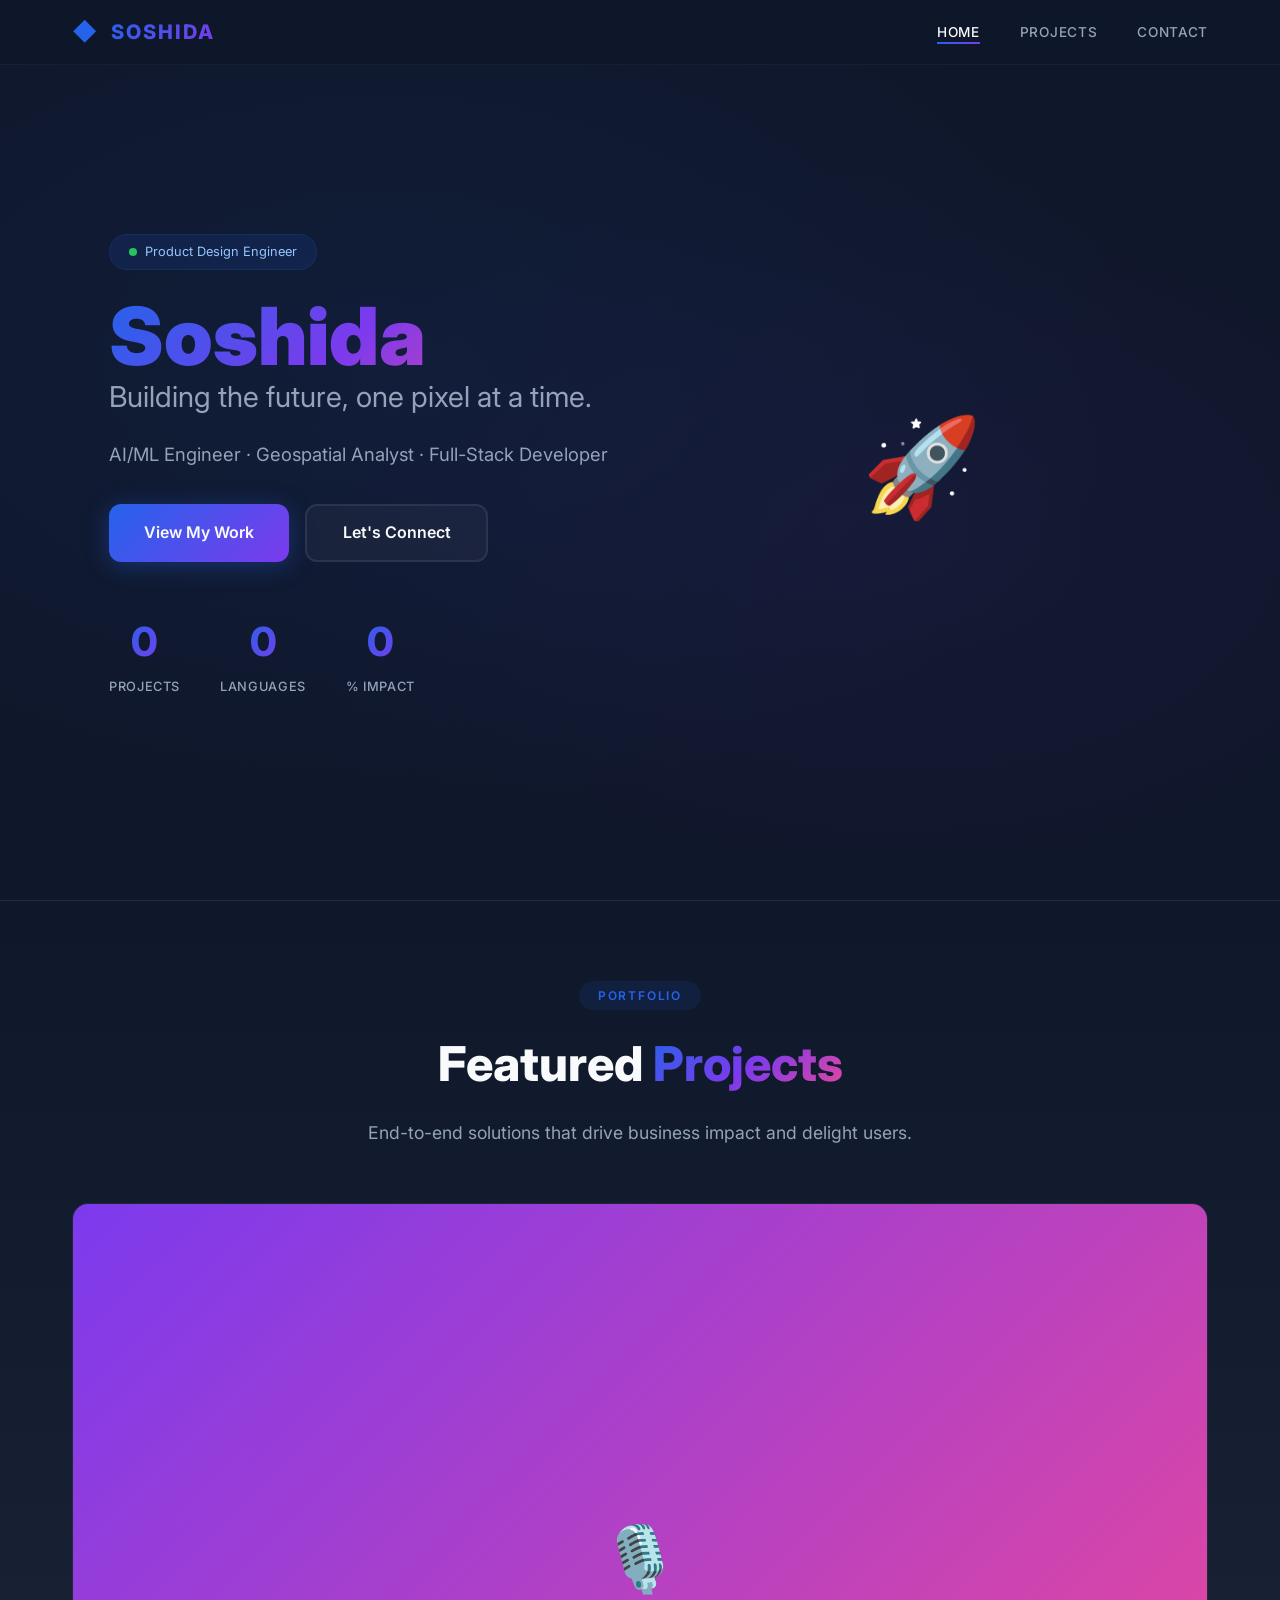
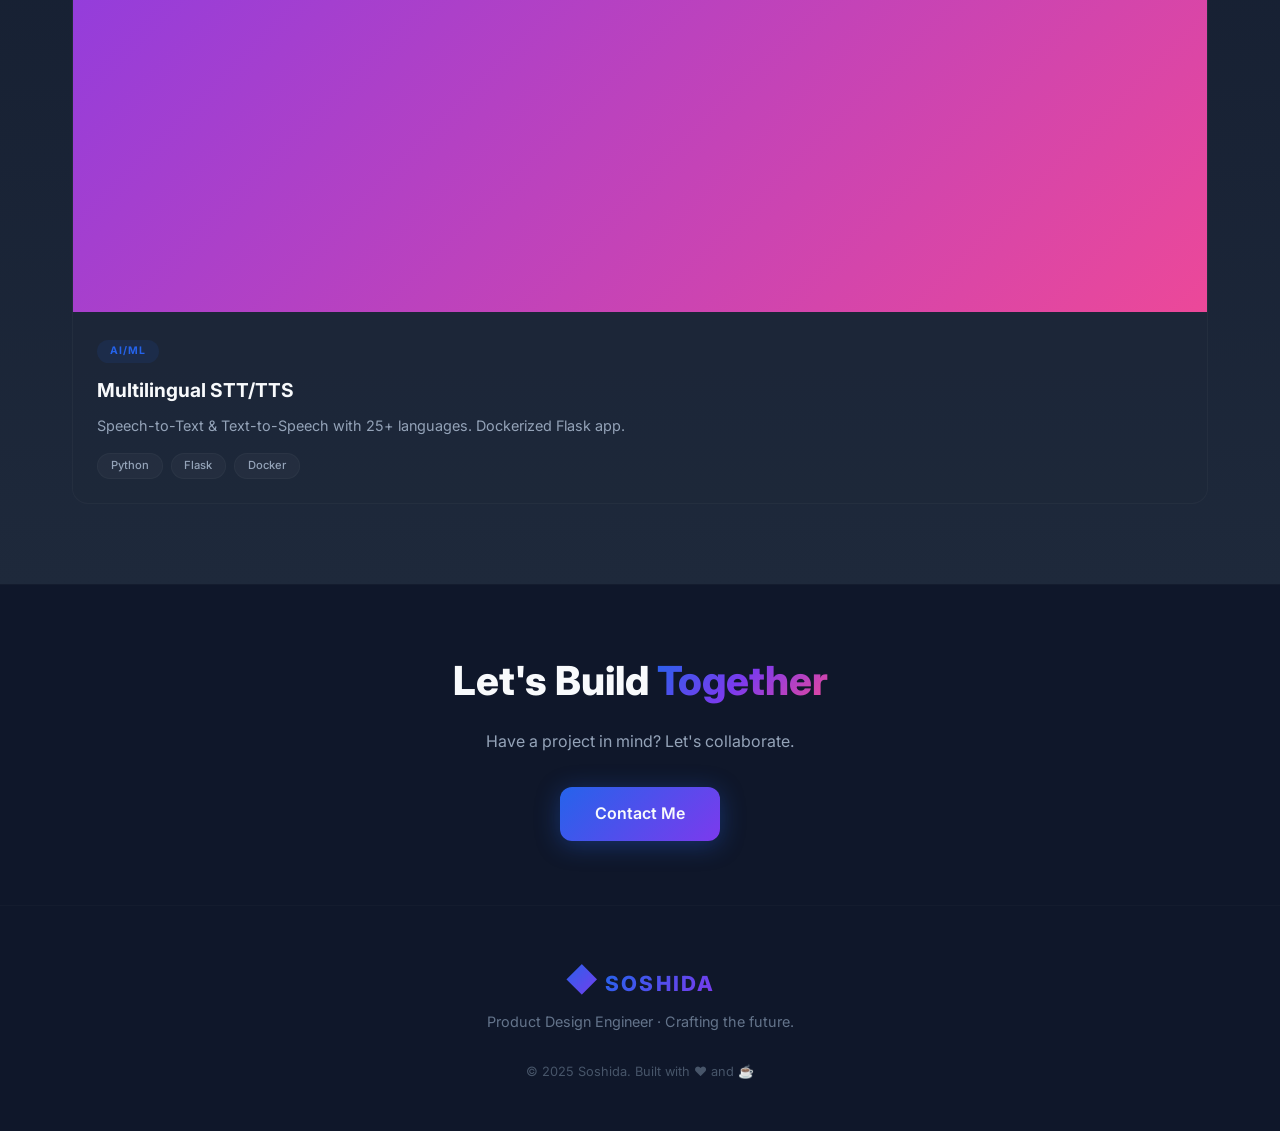
==== index.html @ f3cf7c8e "Initial commit: Soshida Portfolio with STT/TTS project" ====
﻿<!DOCTYPE html>
<html lang="en">
<head>
    <meta charset="UTF-8" />
    <meta name="viewport" content="width=device-width, initial-scale=1.0" />
    <title>Soshida · Product Design Engineer · Portfolio</title>
    <link rel="stylesheet" href="style.css" />
    <link rel="preconnect" href="https://fonts.googleapis.com" />
    <link href="https://fonts.googleapis.com/css2?family=Inter:wght@300;400;600;700;800;900&display=swap" rel="stylesheet" />
    <style>
        * { margin: 0; padding: 0; box-sizing: border-box; }
        body {
            font-family: 'Inter', -apple-system, BlinkMacSystemFont, sans-serif;
            background: #0F172A;
            color: #F8FAFC;
            line-height: 1.6;
            overflow-x: hidden;
        }
        .navbar {
            position: fixed;
            top: 0;
            left: 0;
            right: 0;
            z-index: 1000;
            padding: 0.8rem 0;
            background: rgba(15, 23, 42, 0.95);
            backdrop-filter: blur(16px);
            border-bottom: 1px solid rgba(255,255,255,0.04);
            transition: all 0.3s ease;
        }
        .navbar.scrolled { box-shadow: 0 4px 30px rgba(0,0,0,0.4); }
        .nav-container {
            max-width: 1200px;
            margin: 0 auto;
            padding: 0 2rem;
            display: flex;
            justify-content: space-between;
            align-items: center;
        }
        .nav-logo {
            display: flex;
            align-items: center;
            gap: 0.75rem;
            text-decoration: none;
            font-weight: 800;
            font-size: 1.25rem;
            color: #F8FAFC;
            letter-spacing: 0.1em;
        }
        .logo-icon { font-size: 1.5rem; color: #2563EB; }
        .logo-text {
            background: linear-gradient(135deg, #2563EB, #7C3AED);
            -webkit-background-clip: text;
            -webkit-text-fill-color: transparent;
        }
        .nav-menu { display: flex; gap: 2.5rem; list-style: none; }
        .nav-link {
            text-decoration: none;
            color: #94A3B8;
            font-weight: 500;
            font-size: 0.85rem;
            transition: all 0.3s ease;
            position: relative;
            text-transform: uppercase;
            letter-spacing: 0.05em;
        }
        .nav-link::after {
            content: '';
            position: absolute;
            bottom: -4px;
            left: 0;
            width: 0;
            height: 2px;
            background: linear-gradient(90deg, #2563EB, #7C3AED);
            transition: width 0.3s ease;
        }
        .nav-link:hover::after, .nav-link.active::after { width: 100%; }
        .nav-link:hover, .nav-link.active { color: #F8FAFC; }
        .nav-toggle { display: none; flex-direction: column; gap: 5px; cursor: pointer; padding: 4px; }
        .nav-toggle span { width: 28px; height: 2px; background: #F8FAFC; border-radius: 2px; transition: all 0.3s ease; }
        .nav-toggle.active span:nth-child(1) { transform: rotate(45deg) translate(5px,5px); }
        .nav-toggle.active span:nth-child(2) { opacity: 0; }
        .nav-toggle.active span:nth-child(3) { transform: rotate(-45deg) translate(5px,-5px); }
        @media (max-width:768px) {
            .nav-menu {
                position: fixed;
                top: 0;
                right: -100%;
                width: 75%;
                height: 100vh;
                background: #1E293B;
                flex-direction: column;
                justify-content: center;
                align-items: center;
                gap: 2rem;
                transition: right 0.4s cubic-bezier(0.4,0,0.2,1);
                border-left: 1px solid rgba(255,255,255,0.04);
            }
            .nav-menu.active { right: 0; }
            .nav-toggle { display: flex; z-index: 1001; }
            .nav-link { font-size: 1.2rem; }
        }

        .hero {
            min-height: 100vh;
            display: flex;
            align-items: center;
            padding: 6rem 2rem 4rem;
            background: radial-gradient(ellipse at 30% 40%, rgba(37,99,235,0.08) 0%, transparent 60%),
                        radial-gradient(ellipse at 70% 60%, rgba(124,58,237,0.06) 0%, transparent 50%),
                        #0F172A;
        }
        .hero-container {
            max-width: 1200px;
            margin: 0 auto;
            display: grid;
            grid-template-columns: 1fr 1fr;
            gap: 4rem;
            align-items: center;
        }
        @media (max-width:1024px) {
            .hero-container { grid-template-columns: 1fr; text-align: center; gap: 3rem; }
            .hero-buttons { justify-content: center; }
            .hero-stats { justify-content: center; flex-wrap: wrap; }
        }
        .hero-badge {
            display: inline-flex;
            align-items: center;
            gap: 0.5rem;
            background: rgba(37,99,235,0.12);
            border: 1px solid rgba(37,99,235,0.15);
            padding: 0.4rem 1.2rem;
            border-radius: 100px;
            font-size: 0.8rem;
            color: #93C5FD;
            margin-bottom: 1.5rem;
        }
        .badge-dot {
            width: 8px;
            height: 8px;
            background: #22C55E;
            border-radius: 50%;
            animation: pulse 2s infinite;
        }
        @keyframes pulse {
            0%,100% { opacity: 1; transform: scale(1); }
            50% { opacity: 0.4; transform: scale(0.7); }
        }
        .hero-title { font-size: 4.5rem; font-weight: 900; line-height: 1.05; margin-bottom: 1.5rem; }
        .hero-title .gradient-text { display: block; font-size: 5rem; }
        .hero-subtitle { display: block; font-size: 1.8rem; font-weight: 400; color: #94A3B8; margin-top: 0.3rem; }
        @media (max-width:768px) {
            .hero-title { font-size: 3rem; }
            .hero-title .gradient-text { font-size: 3.5rem; }
            .hero-subtitle { font-size: 1.4rem; }
        }
        .hero-description {
            font-size: 1.15rem;
            color: #94A3B8;
            max-width: 540px;
            margin-bottom: 2rem;
            line-height: 1.9;
        }
        @media (max-width:1024px) { .hero-description { max-width: 100%; } }
        .hero-buttons { display: flex; gap: 1rem; flex-wrap: wrap; margin-bottom: 3rem; }
        .btn-primary {
            display: inline-flex;
            align-items: center;
            gap: 0.75rem;
            background: linear-gradient(135deg, #2563EB, #7C3AED);
            color: #F8FAFC;
            padding: 0.9rem 2.2rem;
            border-radius: 12px;
            text-decoration: none;
            font-weight: 600;
            font-size: 1rem;
            border: none;
            cursor: pointer;
            transition: all 0.3s cubic-bezier(0.4,0,0.2,1);
            box-shadow: 0 4px 25px rgba(37,99,235,0.35);
        }
        .btn-primary:hover { transform: translateY(-3px) scale(1.02); box-shadow: 0 8px 45px rgba(37,99,235,0.45); }
        .btn-secondary {
            display: inline-flex;
            align-items: center;
            gap: 0.75rem;
            background: rgba(255,255,255,0.04);
            color: #F8FAFC;
            padding: 0.9rem 2.2rem;
            border-radius: 12px;
            text-decoration: none;
            font-weight: 600;
            font-size: 1rem;
            border: 2px solid rgba(255,255,255,0.08);
            cursor: pointer;
            transition: all 0.3s ease;
        }
        .btn-secondary:hover { border-color: #2563EB; background: rgba(37,99,235,0.08); transform: translateY(-3px); }
        .hero-stats { display: flex; gap: 2.5rem; flex-wrap: wrap; }
        .stat-item { display: flex; flex-direction: column; align-items: center; }
        .stat-number {
            font-size: 2.5rem;
            font-weight: 800;
            background: linear-gradient(135deg, #2563EB, #7C3AED);
            -webkit-background-clip: text;
            -webkit-text-fill-color: transparent;
        }
        .stat-label { font-size: 0.8rem; color: #94A3B8; font-weight: 500; text-transform: uppercase; letter-spacing: 0.05em; margin-top: 0.2rem; }

        .section-container { max-width: 1200px; margin: 0 auto; padding: 5rem 2rem; }
        .section-header { text-align: center; margin-bottom: 3.5rem; }
        .section-tag {
            display: inline-block;
            font-size: 0.75rem;
            font-weight: 600;
            letter-spacing: 0.15em;
            color: #2563EB;
            background: rgba(37,99,235,0.1);
            padding: 0.3rem 1.2rem;
            border-radius: 100px;
            margin-bottom: 1rem;
            text-transform: uppercase;
        }
        .section-header h2 { font-size: 3rem; font-weight: 800; margin-bottom: 1rem; }
        .section-header h2 .gradient-text { display: inline-block; }
        .section-header p { font-size: 1.1rem; color: #94A3B8; max-width: 600px; margin: 0 auto; }

        .projects { background: linear-gradient(180deg, #0F172A 0%, #1E293B 100%); border-top: 1px solid rgba(255,255,255,0.02); }
        .project-grid {
            display: grid;
            grid-template-columns: repeat(auto-fit, minmax(300px, 1fr));
            gap: 2rem;
        }
        .project-card {
            background: rgba(30,41,59,0.4);
            border-radius: 16px;
            overflow: hidden;
            border: 1px solid rgba(255,255,255,0.03);
            transition: all 0.4s cubic-bezier(0.4,0,0.2,1);
            cursor: pointer;
        }
        .project-card:hover {
            transform: translateY(-8px);
            border-color: rgba(37,99,235,0.3);
            box-shadow: 0 20px 60px rgba(0,0,0,0.4);
        }
        .project-card-image {
            position: relative;
            overflow: hidden;
            aspect-ratio: 16/10;
        }
        .project-placeholder {
            width: 100%;
            height: 100%;
            display: flex;
            align-items: center;
            justify-content: center;
            font-size: 4rem;
            transition: transform 0.5s ease;
        }
        .project-card:hover .project-placeholder { transform: scale(1.08); }
        .project-card-overlay {
            position: absolute;
            top: 0; left: 0; right: 0; bottom: 0;
            background: rgba(15,23,42,0.85);
            backdrop-filter: blur(6px);
            display: flex;
            align-items: center;
            justify-content: center;
            opacity: 0;
            transition: opacity 0.3s ease;
            font-weight: 600;
            color: #F8FAFC;
            font-size: 1.1rem;
        }
        .project-card:hover .project-card-overlay { opacity: 1; }
        .project-card-content { padding: 1.5rem; }
        .project-tag {
            display: inline-block;
            font-size: 0.65rem;
            font-weight: 700;
            text-transform: uppercase;
            letter-spacing: 0.1em;
            color: #2563EB;
            background: rgba(37,99,235,0.1);
            padding: 0.2rem 0.8rem;
            border-radius: 100px;
            margin-bottom: 0.75rem;
        }
        .project-card-content h3 { font-size: 1.2rem; font-weight: 700; margin-bottom: 0.5rem; }
        .project-card-content p { color: #94A3B8; font-size: 0.9rem; margin-bottom: 1rem; line-height: 1.6; }
        .project-tech { display: flex; gap: 0.5rem; flex-wrap: wrap; }
        .project-tech span {
            font-size: 0.7rem;
            font-weight: 500;
            color: #94A3B8;
            background: rgba(255,255,255,0.03);
            padding: 0.2rem 0.8rem;
            border-radius: 100px;
            border: 1px solid rgba(255,255,255,0.03);
        }

        .footer {
            background: #0F172A;
            border-top: 1px solid rgba(255,255,255,0.02);
            padding: 3rem 2rem;
            text-align: center;
        }
        .footer .logo-icon { font-size: 2rem; }
        .footer span { font-weight: 800; font-size: 1.3rem; letter-spacing: 0.1em; background: linear-gradient(135deg, #2563EB, #7C3AED); -webkit-background-clip: text; -webkit-text-fill-color: transparent; }
        .footer p { color: #64748B; font-size: 0.9rem; margin-top: 0.3rem; }
        .footer-copy p { color: #475569; font-size: 0.8rem; }

        .gradient-text {
            background: linear-gradient(135deg, #2563EB 0%, #7C3AED 50%, #EC4899 100%);
            -webkit-background-clip: text;
            -webkit-text-fill-color: transparent;
            background-clip: text;
        }
    </style>
</head>
<body>

    <!-- ====== NAVIGATION ====== -->
    <nav class="navbar" id="navbar">
        <div class="nav-container">
            <a href="#" class="nav-logo">
                <span class="logo-icon">◆</span>
                <span class="logo-text">SOSHIDA</span>
            </a>
            <ul class="nav-menu" id="navMenu">
                <li><a href="#home" class="nav-link active">Home</a></li>
                <li><a href="#projects" class="nav-link">Projects</a></li>
                <li><a href="#contact" class="nav-link">Contact</a></li>
            </ul>
            <div class="nav-toggle" id="navToggle">
                <span></span><span></span><span></span>
            </div>
        </div>
    </nav>

    <!-- ====== HERO ====== -->
    <section id="home" class="hero">
        <div class="hero-container">
            <div class="hero-content">
                <div class="hero-badge">
                    <span class="badge-dot"></span>
                    Product Design Engineer
                </div>
                <h1 class="hero-title">
                    <span class="gradient-text">Soshida</span>
                    <span class="hero-subtitle">Building the future, one pixel at a time.</span>
                </h1>
                <p class="hero-description">
                    AI/ML Engineer · Geospatial Analyst · Full-Stack Developer
                </p>
                <div class="hero-buttons">
                    <a href="#projects" class="btn-primary">View My Work</a>
                    <a href="#contact" class="btn-secondary">Let's Connect</a>
                </div>
                <div class="hero-stats">
                    <div class="stat-item">
                        <span class="stat-number" data-count="5">0</span>
                        <span class="stat-label">Projects</span>
                    </div>
                    <div class="stat-item">
                        <span class="stat-number" data-count="25">0</span>
                        <span class="stat-label">Languages</span>
                    </div>
                    <div class="stat-item">
                        <span class="stat-number" data-count="100">0</span>
                        <span class="stat-label">% Impact</span>
                    </div>
                </div>
            </div>
            <div class="hero-image">
                <div style="text-align:center;font-size:6rem;">🚀</div>
            </div>
        </div>
    </section>

    <!-- ====== PROJECTS ====== -->
    <section id="projects" class="projects">
        <div class="section-container">
            <div class="section-header">
                <span class="section-tag">Portfolio</span>
                <h2>Featured <span class="gradient-text">Projects</span></h2>
                <p>End-to-end solutions that drive business impact and delight users.</p>
            </div>
            <div class="project-grid">
                <!-- Project 1: STT/TTS -->
                <div class="project-card" onclick="window.location.href='projects/stt-tts.html'">
                    <div class="project-card-image">
                        <div class="project-placeholder" style="background: linear-gradient(135deg, #7C3AED, #EC4899);">
                            <span>🎙️</span>
                        </div>
                        <div class="project-card-overlay"><span>View Project →</span></div>
                    </div>
                    <div class="project-card-content">
                        <span class="project-tag">AI/ML</span>
                        <h3>Multilingual STT/TTS</h3>
                        <p>Speech-to-Text & Text-to-Speech with 25+ languages. Dockerized Flask app.</p>
                        <div class="project-tech"><span>Python</span><span>Flask</span><span>Docker</span></div>
                    </div>
                </div>
            </div>
        </div>
    </section>

    <!-- ====== CONTACT ====== -->
    <section id="contact" class="contact" style="padding:4rem 2rem;text-align:center;background:#0F172A;border-top:1px solid rgba(255,255,255,0.02);">
        <h2 style="font-size:2.5rem;font-weight:800;margin-bottom:1rem;">Let's Build <span class="gradient-text">Together</span></h2>
        <p style="color:#94A3B8;margin-bottom:2rem;">Have a project in mind? Let's collaborate.</p>
        <a href="mailto:soshida.design@email.com" class="btn-primary" style="display:inline-block;">Contact Me</a>
    </section>

    <!-- ====== FOOTER ====== -->
    <footer class="footer">
        <div class="footer-container" style="max-width:1200px;margin:0 auto;">
            <div class="footer-brand">
                <span class="logo-icon">◆</span>
                <span>SOSHIDA</span>
                <p>Product Design Engineer · Crafting the future.</p>
            </div>
            <div class="footer-copy">
                <p>© 2025 Soshida. Built with ❤️ and ☕</p>
            </div>
        </div>
    </footer>

    <script>
        // Nav toggle
        const navToggle = document.getElementById('navToggle');
        const navMenu = document.getElementById('navMenu');
        navToggle.addEventListener('click', () => {
            navToggle.classList.toggle('active');
            navMenu.classList.toggle('active');
        });

        // Navbar scroll
        window.addEventListener('scroll', () => {
            const navbar = document.getElementById('navbar');
            if (window.scrollY > 50) navbar.classList.add('scrolled');
            else navbar.classList.remove('scrolled');
        });

        // Close menu on link click
        document.querySelectorAll('.nav-link').forEach(link => {
            link.addEventListener('click', () => {
                navToggle.classList.remove('active');
                navMenu.classList.remove('active');
            });
        });
    </script>

</body>
</html>
---- style.css ----
﻿/* ========================================
   SOSHIDA · Product Design Engineer
   Complete Portfolio Styling
   ======================================== */

* { margin: 0; padding: 0; box-sizing: border-box; }
html { scroll-behavior: smooth; scroll-padding-top: 80px; }

body {
    font-family: 'Inter', -apple-system, BlinkMacSystemFont, sans-serif;
    background: #0F172A;
    color: #F8FAFC;
    line-height: 1.6;
    overflow-x: hidden;
}

::-webkit-scrollbar { width: 8px; }
::-webkit-scrollbar-track { background: #1E293B; }
::-webkit-scrollbar-thumb { background: linear-gradient(180deg, #2563EB, #7C3AED); border-radius: 4px; }

.gradient-text {
    background: linear-gradient(135deg, #2563EB 0%, #7C3AED 50%, #EC4899 100%);
    -webkit-background-clip: text;
    -webkit-text-fill-color: transparent;
    background-clip: text;
}

.highlight-text { color: #2563EB; font-weight: 600; }

/* ----- NAVIGATION ----- */
.navbar {
    position: fixed;
    top: 0;
    left: 0;
    right: 0;
    z-index: 1000;
    padding: 0.8rem 0;
    background: rgba(15, 23, 42, 0.95);
    backdrop-filter: blur(16px);
    -webkit-backdrop-filter: blur(16px);
    border-bottom: 1px solid rgba(255, 255, 255, 0.04);
    transition: all 0.3s ease;
}
.navbar.scrolled { box-shadow: 0 4px 30px rgba(0, 0, 0, 0.4); }

.nav-container {
    max-width: 1200px;
    margin: 0 auto;
    padding: 0 2rem;
    display: flex;
    justify-content: space-between;
    align-items: center;
}

.nav-logo {
    display: flex;
    align-items: center;
    gap: 0.75rem;
    text-decoration: none;
    font-weight: 800;
    font-size: 1.25rem;
    color: #F8FAFC;
    letter-spacing: 0.1em;
}

.logo-icon { font-size: 1.5rem; color: #2563EB; }
.logo-text {
    background: linear-gradient(135deg, #2563EB, #7C3AED);
    -webkit-background-clip: text;
    -webkit-text-fill-color: transparent;
}
.logo-badge {
    font-size: 0.6rem;
    font-weight: 700;
    color: #22C55E;
    background: rgba(34, 197, 94, 0.15);
    padding: 0.15rem 0.6rem;
    border-radius: 100px;
    border: 1px solid rgba(34, 197, 94, 0.2);
}

.nav-menu { display: flex; gap: 2.5rem; list-style: none; }
.nav-link {
    text-decoration: none;
    color: #94A3B8;
    font-weight: 500;
    font-size: 0.85rem;
    transition: all 0.3s ease;
    position: relative;
    text-transform: uppercase;
    letter-spacing: 0.05em;
}
.nav-link::after {
    content: '';
    position: absolute;
    bottom: -4px;
    left: 0;
    width: 0;
    height: 2px;
    background: linear-gradient(90deg, #2563EB, #7C3AED);
    transition: width 0.3s ease;
}
.nav-link:hover::after, .nav-link.active::after { width: 100%; }
.nav-link:hover, .nav-link.active { color: #F8FAFC; }

.nav-toggle { display: none; flex-direction: column; gap: 5px; cursor: pointer; padding: 4px; }
.nav-toggle span { width: 28px; height: 2px; background: #F8FAFC; border-radius: 2px; transition: all 0.3s ease; }
.nav-toggle.active span:nth-child(1) { transform: rotate(45deg) translate(5px, 5px); }
.nav-toggle.active span:nth-child(2) { opacity: 0; }
.nav-toggle.active span:nth-child(3) { transform: rotate(-45deg) translate(5px, -5px); }

@media (max-width: 768px) {
    .nav-menu {
        position: fixed;
        top: 0;
        right: -100%;
        width: 75%;
        height: 100vh;
        background: #1E293B;
        flex-direction: column;
        justify-content: center;
        align-items: center;
        gap: 2rem;
        transition: right 0.4s cubic-bezier(0.4, 0, 0.2, 1);
        border-left: 1px solid rgba(255, 255, 255, 0.04);
    }
    .nav-menu.active { right: 0; }
    .nav-toggle { display: flex; z-index: 1001; }
    .nav-link { font-size: 1.2rem; }
}

/* ----- HERO ----- */
.hero {
    min-height: 100vh;
    display: flex;
    align-items: center;
    position: relative;
    padding: 6rem 2rem 4rem;
    background: radial-gradient(ellipse at 30% 40%, rgba(37, 99, 235, 0.08) 0%, transparent 60%),
                radial-gradient(ellipse at 70% 60%, rgba(124, 58, 237, 0.06) 0%, transparent 50%),
                #0F172A;
    overflow: hidden;
}

.hero-bg-particles {
    position: absolute;
    top: 0;
    left: 0;
    right: 0;
    bottom: 0;
    pointer-events: none;
    overflow: hidden;
}

.particle {
    position: absolute;
    width: 4px;
    height: 4px;
    border-radius: 50%;
    animation: floatParticle 20s infinite ease-in-out;
}

@keyframes floatParticle {
    0%, 100% { transform: translateY(0) scale(0); opacity: 0; }
    50% { transform: translateY(-100px) scale(1); opacity: 0.5; }
}

.hero-container {
    max-width: 1200px;
    margin: 0 auto;
    display: grid;
    grid-template-columns: 1fr 1.2fr;
    gap: 4rem;
    align-items: center;
    position: relative;
    z-index: 1;
}

@media (max-width: 1024px) {
    .hero-container { grid-template-columns: 1fr; text-align: center; gap: 3rem; }
    .hero-buttons { justify-content: center; }
    .hero-stats { justify-content: center; flex-wrap: wrap; }
}

.hero-badge {
    display: inline-flex;
    align-items: center;
    gap: 0.5rem;
    background: rgba(37, 99, 235, 0.12);
    border: 1px solid rgba(37, 99, 235, 0.15);
    padding: 0.4rem 1.2rem;
    border-radius: 100px;
    font-size: 0.8rem;
    color: #93C5FD;
    margin-bottom: 1.5rem;
}

.badge-dot {
    width: 8px;
    height: 8px;
    background: #22C55E;
    border-radius: 50%;
    animation: pulse 2s infinite;
}

@keyframes pulse {
    0%, 100% { opacity: 1; transform: scale(1); }
    50% { opacity: 0.4; transform: scale(0.7); }
}

.hero-title { font-size: 4.5rem; font-weight: 900; line-height: 1.05; margin-bottom: 1.5rem; }
.hero-title .gradient-text { display: block; font-size: 5rem; }
.hero-subtitle { display: block; font-size: 1.8rem; font-weight: 400; color: #94A3B8; margin-top: 0.3rem; }

@media (max-width: 768px) {
    .hero-title { font-size: 3rem; }
    .hero-title .gradient-text { font-size: 3.5rem; }
    .hero-subtitle { font-size: 1.4rem; }
}

.hero-description {
    font-size: 1.15rem;
    color: #94A3B8;
    max-width: 540px;
    margin-bottom: 2rem;
    line-height: 1.9;
}

@media (max-width: 1024px) { .hero-description { max-width: 100%; } }

.hero-buttons {
    display: flex;
    gap: 1rem;
    flex-wrap: wrap;
    margin-bottom: 3rem;
}

.btn-primary {
    display: inline-flex;
    align-items: center;
    gap: 0.75rem;
    background: linear-gradient(135deg, #2563EB, #7C3AED);
    color: #F8FAFC;
    padding: 0.9rem 2.2rem;
    border-radius: 12px;
    text-decoration: none;
    font-weight: 600;
    font-size: 1rem;
    border: none;
    cursor: pointer;
    transition: all 0.3s cubic-bezier(0.4, 0, 0.2, 1);
    box-shadow: 0 4px 25px rgba(37, 99, 235, 0.35);
}
.btn-primary:hover {
    transform: translateY(-3px) scale(1.02);
    box-shadow: 0 8px 45px rgba(37, 99, 235, 0.45);
}

.btn-secondary {
    display: inline-flex;
    align-items: center;
    gap: 0.75rem;
    background: rgba(255, 255, 255, 0.04);
    color: #F8FAFC;
    padding: 0.9rem 2.2rem;
    border-radius: 12px;
    text-decoration: none;
    font-weight: 600;
    font-size: 1rem;
    border: 2px solid rgba(255, 255, 255, 0.08);
    cursor: pointer;
    transition: all 0.3s ease;
}
.btn-secondary:hover { border-color: #2563EB; background: rgba(37, 99, 235, 0.08); transform: translateY(-3px); }

.hero-stats {
    display: flex;
    gap: 2.5rem;
    flex-wrap: wrap;
}
.stat-item { display: flex; flex-direction: column; align-items: center; }
.stat-number {
    font-size: 2.5rem;
    font-weight: 800;
    background: linear-gradient(135deg, #2563EB, #7C3AED);
    -webkit-background-clip: text;
    -webkit-text-fill-color: transparent;
}
.stat-label { font-size: 0.8rem; color: #94A3B8; font-weight: 500; text-transform: uppercase; letter-spacing: 0.05em; margin-top: 0.2rem; }

/* ----- DASHBOARD ----- */
.dashboard-mockup { position: relative; width: 100%; max-width: 520px; }
.dashboard-frame {
    background: #1E293B;
    border-radius: 20px;
    padding: 20px;
    box-shadow: 0 30px 80px rgba(0, 0, 0, 0.5);
    border: 1px solid rgba(255, 255, 255, 0.03);
}
.dashboard-header {
    display: flex;
    justify-content: space-between;
    align-items: center;
    padding-bottom: 16px;
    border-bottom: 1px solid rgba(255, 255, 255, 0.04);
}
.dashboard-dots { display: flex; gap: 6px; }
.dashboard-dots span { width: 10px; height: 10px; border-radius: 50%; background: #475569; }
.dashboard-dots span:first-child { background: #EF4444; }
.dashboard-dots span:nth-child(2) { background: #F59E0B; }
.dashboard-dots span:last-child { background: #22C55E; }

.dashboard-title { font-size: 0.8rem; font-weight: 600; color: #94A3B8; letter-spacing: 0.05em; }
.dashboard-time {
    font-size: 0.7rem;
    color: #22C55E;
    background: rgba(34, 197, 94, 0.1);
    padding: 0.2rem 0.8rem;
    border-radius: 100px;
    font-weight: 600;
}
.dashboard-content { padding-top: 16px; }

.dashboard-stats {
    display: grid;
    grid-template-columns: repeat(4, 1fr);
    gap: 10px;
    margin-bottom: 16px;
}
.dash-stat {
    background: rgba(255, 255, 255, 0.02);
    padding: 12px 8px;
    border-radius: 12px;
    border: 1px solid rgba(255, 255, 255, 0.03);
    text-align: center;
}
.dash-stat-value { display: block; font-size: 1.3rem; font-weight: 800; color: #F8FAFC; }
.dash-stat-label { display: block; font-size: 0.6rem; color: #64748B; margin: 4px 0; text-transform: uppercase; letter-spacing: 0.05em; }

.dashboard-chart {
    background: rgba(255, 255, 255, 0.02);
    padding: 16px;
    border-radius: 12px;
    border: 1px solid rgba(255, 255, 255, 0.03);
    margin-bottom: 16px;
}
.chart-header { display: flex; justify-content: space-between; align-items: center; margin-bottom: 12px; }
.chart-title { font-size: 0.8rem; font-weight: 600; color: #94A3B8; }

.chart-bars {
    display: flex;
    gap: 6px;
    align-items: flex-end;
    height: 80px;
}
.chart-bar {
    flex: 1;
    background: linear-gradient(180deg, #2563EB, #7C3AED);
    border-radius: 4px 4px 0 0;
    min-height: 10px;
    position: relative;
    display: flex;
    align-items: flex-end;
    justify-content: center;
}
.chart-bar span {
    font-size: 0.5rem;
    color: #94A3B8;
    padding-bottom: 4px;
}

.dashboard-activity {
    background: rgba(255, 255, 255, 0.02);
    padding: 12px;
    border-radius: 12px;
    border: 1px solid rgba(255, 255, 255, 0.03);
}
.activity-header {
    display: flex;
    justify-content: space-between;
    margin-bottom: 8px;
    font-size: 0.8rem;
    font-weight: 600;
    color: #94A3B8;
}
.activity-count { font-size: 0.7rem; color: #64748B; }
.activity-item {
    display: flex;
    align-items: center;
    gap: 10px;
    padding: 6px 0;
    border-bottom: 1px solid rgba(255, 255, 255, 0.02);
}
.activity-item:last-child { border-bottom: none; }
.activity-dot { width: 8px; height: 8px; border-radius: 50%; background: #475569; flex-shrink: 0; }
.activity-dot.online { background: #22C55E; }
.activity-text { flex: 1; font-size: 0.8rem; color: #94A3B8; }
.activity-time { font-size: 0.65rem; color: #475569; }

.floating-element {
    position: absolute;
    font-size: 2rem;
    color: rgba(37, 99, 235, 0.15);
    animation: float 6s infinite ease-in-out;
}
.elem-1 { top: -8%; right: -8%; animation-delay: 0s; font-size: 3rem; }
.elem-2 { bottom: -5%; left: -10%; animation-delay: 2s; font-size: 2.5rem; }
.elem-3 { top: 45%; right: -12%; animation-delay: 4s; font-size: 2rem; }

@keyframes float {
    0%, 100% { transform: translateY(0) rotate(0deg) scale(1); }
    50% { transform: translateY(-20px) rotate(10deg) scale(1.1); }
}

.hero-scroll-indicator {
    position: absolute;
    bottom: 2rem;
    left: 50%;
    transform: translateX(-50%);
    display: flex;
    flex-direction: column;
    align-items: center;
    gap: 0.5rem;
    color: #475569;
    font-size: 0.7rem;
    font-weight: 500;
    letter-spacing: 0.15em;
    text-transform: uppercase;
}
.scroll-line { width: 2px; height: 30px; background: linear-gradient(180deg, #2563EB, transparent); animation: scrollLine 2s infinite; }
@keyframes scrollLine {
    0% { transform: scaleY(0); opacity: 1; }
    50% { transform: scaleY(1); opacity: 1; }
    100% { transform: scaleY(1); opacity: 0; }
}

/* ----- SECTIONS ----- */
.section-container { max-width: 1200px; margin: 0 auto; padding: 5rem 2rem; }
.section-header { text-align: center; margin-bottom: 3.5rem; }
.section-tag {
    display: inline-block;
    font-size: 0.75rem;
    font-weight: 600;
    letter-spacing: 0.15em;
    color: #2563EB;
    background: rgba(37, 99, 235, 0.1);
    padding: 0.3rem 1.2rem;
    border-radius: 100px;
    margin-bottom: 1rem;
    text-transform: uppercase;
}
.section-header h2 { font-size: 3rem; font-weight: 800; margin-bottom: 1rem; }
.section-header h2 .gradient-text { display: inline-block; }
.section-header p { font-size: 1.1rem; color: #94A3B8; max-width: 600px; margin: 0 auto; }

/* ----- PROJECTS ----- */
.projects { background: linear-gradient(180deg, #0F172A 0%, #1E293B 100%); border-top: 1px solid rgba(255, 255, 255, 0.02); }
.project-grid {
    display: grid;
    grid-template-columns: repeat(auto-fit, minmax(280px, 1fr));
    gap: 2rem;
}
.project-card {
    background: rgba(30, 41, 59, 0.4);
    border-radius: 16px;
    overflow: hidden;
    border: 1px solid rgba(255, 255, 255, 0.03);
    transition: all 0.4s cubic-bezier(0.4, 0, 0.2, 1);
    cursor: pointer;
}
.project-card:hover {
    transform: translateY(-8px);
    border-color: rgba(37, 99, 235, 0.3);
    box-shadow: 0 20px 60px rgba(0, 0, 0, 0.4);
}
.project-card-image {
    position: relative;
    overflow: hidden;
    aspect-ratio: 16/10;
}
.project-placeholder {
    width: 100%;
    height: 100%;
    display: flex;
    align-items: center;
    justify-content: center;
    font-size: 4rem;
    transition: transform 0.5s ease;
}
.project-card:hover .project-placeholder { transform: scale(1.08); }
.project-card-overlay {
    position: absolute;
    top: 0;
    left: 0;
    right: 0;
    bottom: 0;
    background: rgba(15, 23, 42, 0.85);
    backdrop-filter: blur(6px);
    display: flex;
    align-items: center;
    justify-content: center;
    opacity: 0;
    transition: opacity 0.3s ease;
    font-weight: 600;
    color: #F8FAFC;
    font-size: 1.1rem;
}
.project-card:hover .project-card-overlay { opacity: 1; }
.project-card-content { padding: 1.5rem; }
.project-tag {
    display: inline-block;
    font-size: 0.65rem;
    font-weight: 700;
    text-transform: uppercase;
    letter-spacing: 0.1em;
    color: #2563EB;
    background: rgba(37, 99, 235, 0.1);
    padding: 0.2rem 0.8rem;
    border-radius: 100px;
    margin-bottom: 0.75rem;
}
.project-card-content h3 { font-size: 1.2rem; font-weight: 700; margin-bottom: 0.5rem; }
.project-card-content p { color: #94A3B8; font-size: 0.9rem; margin-bottom: 1rem; line-height: 1.6; }
.project-tech { display: flex; gap: 0.5rem; flex-wrap: wrap; }
.project-tech span {
    font-size: 0.7rem;
    font-weight: 500;
    color: #94A3B8;
    background: rgba(255, 255, 255, 0.03);
    padding: 0.2rem 0.8rem;
    border-radius: 100px;
    border: 1px solid rgba(255, 255, 255, 0.03);
}

/* ----- ML PROJECTS ----- */
.ml-projects { background: #0F172A; border-top: 1px solid rgba(255, 255, 255, 0.02); border-bottom: 1px solid rgba(255, 255, 255, 0.02); }
.ml-grid {
    display: grid;
    grid-template-columns: repeat(auto-fit, minmax(300px, 1fr));
    gap: 2rem;
}
.ml-card {
    background: rgba(30, 41, 59, 0.3);
    padding: 2rem;
    border-radius: 16px;
    border: 1px solid rgba(255, 255, 255, 0.03);
    transition: all 0.3s ease;
}
.ml-card:hover {
    transform: translateY(-6px);
    border-color: rgba(37, 99, 235, 0.2);
    box-shadow: 0 10px 40px rgba(0, 0, 0, 0.2);
}
.ml-icon { font-size: 3rem; margin-bottom: 1rem; display: block; }
.ml-card h3 { font-size: 1.2rem; font-weight: 700; margin-bottom: 1rem; }
.ml-card ul { list-style: none; padding: 0; }
.ml-card ul li { color: #94A3B8; font-size: 0.9rem; padding: 4px 0; border-bottom: 1px solid rgba(255,255,255,0.03); }
.ml-tag {
    display: inline-block;
    font-size: 0.65rem;
    font-weight: 600;
    color: #2563EB;
    background: rgba(37, 99, 235, 0.1);
    padding: 0.2rem 0.8rem;
    border-radius: 100px;
    margin-top: 1rem;
    text-transform: uppercase;
    letter-spacing: 0.05em;
}

/* ----- GEOSPATIAL ----- */
.geospatial { background: #1E293B; border-top: 1px solid rgba(255, 255, 255, 0.02); border-bottom: 1px solid rgba(255, 255, 255, 0.02); }
.geo-grid {
    display: grid;
    grid-template-columns: repeat(auto-fit, minmax(280px, 1fr));
    gap: 2rem;
}
.geo-card {
    background: rgba(15, 23, 42, 0.3);
    padding: 2rem;
    border-radius: 16px;
    border: 1px solid rgba(255, 255, 255, 0.03);
    text-align: center;
    transition: all 0.3s ease;
}
.geo-card:hover { transform: translateY(-6px); border-color: rgba(124, 58, 237, 0.2); }
.geo-icon { font-size: 3rem; margin-bottom: 1rem; display: block; }
.geo-card h3 { font-size: 1.2rem; font-weight: 700; margin-bottom: 1rem; }
.geo-card ul { list-style: none; padding: 0; text-align: left; }
.geo-card ul li { color: #94A3B8; font-size: 0.9rem; padding: 4px 0; border-bottom: 1px solid rgba(255,255,255,0.03); }

/* ----- PIXEL ----- */
.pixxel { background: linear-gradient(180deg, #0F172A 0%, #1E293B 100%); border-top: 1px solid rgba(255, 255, 255, 0.02); }
.pixxel-content {
    display: grid;
    grid-template-columns: 1fr 1fr;
    gap: 2rem;
}
@media (max-width: 768px) { .pixxel-content { grid-template-columns: 1fr; } }
.pixxel-card {
    background: rgba(30, 41, 59, 0.3);
    padding: 2rem;
    border-radius: 16px;
    border: 1px solid rgba(255, 255, 255, 0.03);
    transition: all 0.3s ease;
}
.pixxel-card:hover { transform: translateY(-4px); border-color: rgba(37, 99, 235, 0.2); }
.pixxel-card h3 { font-size: 1.3rem; font-weight: 700; margin-bottom: 1rem; color: #F8FAFC; }
.pixxel-card ul { list-style: none; padding: 0; }
.pixxel-card ul li { color: #94A3B8; font-size: 0.95rem; padding: 6px 0; border-bottom: 1px solid rgba(255,255,255,0.03); }

/* ----- CONTACT ----- */
.contact { background: #0F172A; border-top: 1px solid rgba(255, 255, 255, 0.02); }
.contact-content {
    display: grid;
    grid-template-columns: 1fr 1fr;
    gap: 4rem;
    align-items: start;
}
@media (max-width: 768px) { .contact-content { grid-template-columns: 1fr; gap: 2rem; } }
.contact-form { display: flex; flex-direction: column; gap: 1rem; }
.form-group input, .form-group textarea {
    width: 100%;
    padding: 0.9rem 1.2rem;
    background: rgba(255, 255, 255, 0.03);
    border: 2px solid rgba(255, 255, 255, 0.04);
    border-radius: 12px;
    color: #F8FAFC;
    font-size: 1rem;
    font-family: inherit;
    transition: border-color 0.3s ease;
}
.form-group input:focus, .form-group textarea:focus { outline: none; border-color: #2563EB; }

.contact-info { display: flex; flex-direction: column; gap: 1rem; }
.contact-item {
    display: flex;
    align-items: center;
    gap: 1rem;
    font-size: 1rem;
    color: #94A3B8;
    padding: 1rem 1.2rem;
    background: rgba(255, 255, 255, 0.02);
    border-radius: 12px;
    border: 1px solid rgba(255, 255, 255, 0.03);
    transition: all 0.3s ease;
}
.contact-item:hover { border-color: rgba(37, 99, 235, 0.2); background: rgba(37, 99, 235, 0.04); }
.contact-item span:first-child { font-size: 1.3rem; }

/* ----- FOOTER ----- */
.footer {
    background: #0F172A;
    border-top: 1px solid rgba(255, 255, 255, 0.02);
    padding: 3rem 2rem;
}
.footer-container {
    max-width: 1200px;
    margin: 0 auto;
    display: flex;
    flex-direction: column;
    align-items: center;
    gap: 1.5rem;
    text-align: center;
}
.footer-brand .logo-icon { font-size: 2rem; }
.footer-brand span { font-weight: 800; font-size: 1.3rem; letter-spacing: 0.1em; background: linear-gradient(135deg, #2563EB, #7C3AED); -webkit-background-clip: text; -webkit-text-fill-color: transparent; }
.footer-brand p { color: #64748B; font-size: 0.9rem; margin-top: 0.3rem; }
.footer-links { display: flex; gap: 2rem; flex-wrap: wrap; justify-content: center; }
.footer-links a { color: #94A3B8; text-decoration: none; font-size: 0.85rem; transition: color 0.3s ease; font-weight: 500; }
.footer-links a:hover { color: #2563EB; }
.footer-copy p { color: #475569; font-size: 0.8rem; }

/* ----- MODAL ----- */
.modal-overlay {
    position: fixed;
    top: 0;
    left: 0;
    right: 0;
    bottom: 0;
    background: rgba(0, 0, 0, 0.85);
    backdrop-filter: blur(16px);
    z-index: 2000;
    display: none;
    align-items: center;
    justify-content: center;
    padding: 2rem;
}
.modal-overlay.active { display: flex; }
@keyframes fadeIn {
    from { opacity: 0; transform: scale(0.95); }
    to { opacity: 1; transform: scale(1); }
}
.modal-content {
    background: #1E293B;
    border-radius: 24px;
    max-width: 700px;
    width: 100%;
    max-height: 90vh;
    overflow-y: auto;
    padding: 2.5rem;
    position: relative;
    border: 1px solid rgba(255, 255, 255, 0.04);
    animation: fadeIn 0.3s ease;
}
.modal-close {
    position: absolute;
    top: 1rem;
    right: 1.5rem;
    background: none;
    border: none;
    color: #94A3B8;
    font-size: 2rem;
    cursor: pointer;
    transition: color 0.3s ease;
}
.modal-close:hover { color: #F8FAFC; }
.modal-body h2 { font-size: 1.8rem; font-weight: 800; margin-bottom: 0.5rem; }
.modal-body .modal-tag {
    display: inline-block;
    font-size: 0.7rem;
    font-weight: 600;
    color: #2563EB;
    background: rgba(37, 99, 235, 0.1);
    padding: 0.2rem 1rem;
    border-radius: 100px;
    margin-bottom: 1rem;
    text-transform: uppercase;
}
.modal-body p { color: #94A3B8; line-height: 1.8; margin-bottom: 0.8rem; }
.modal-body strong { color: #F8FAFC; }

/* ----- RESPONSIVE ----- */
@media (max-width: 480px) {
    .project-grid { grid-template-columns: 1fr; }
    .ml-grid { grid-template-columns: 1fr; }
    .geo-grid { grid-template-columns: 1fr; }
    .hero-title { font-size: 2.5rem; }
    .hero-title .gradient-text { font-size: 3rem; }
    .section-header h2 { font-size: 2rem; }
    .hero-stats { gap: 1.5rem; flex-wrap: wrap; }
    .stat-number { font-size: 1.8rem; }
    .dashboard-stats { grid-template-columns: 1fr 1fr; }
}
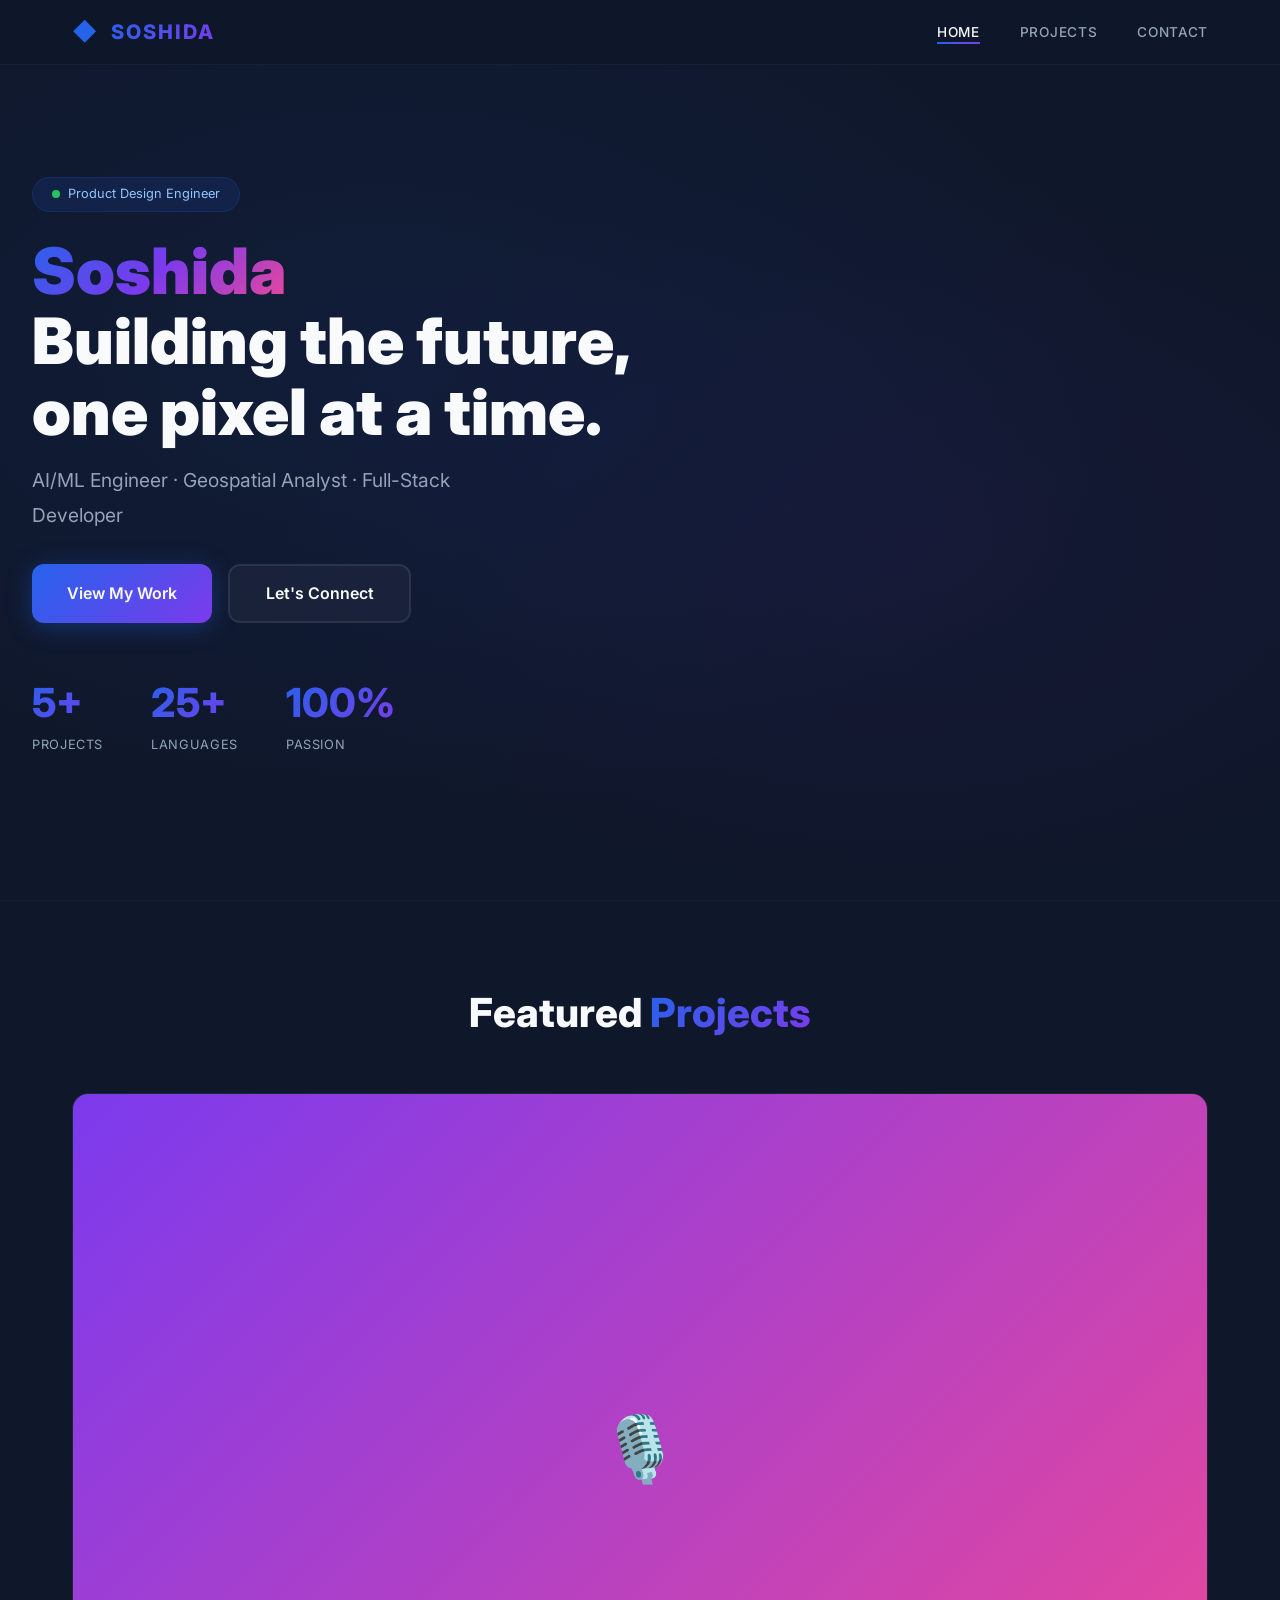
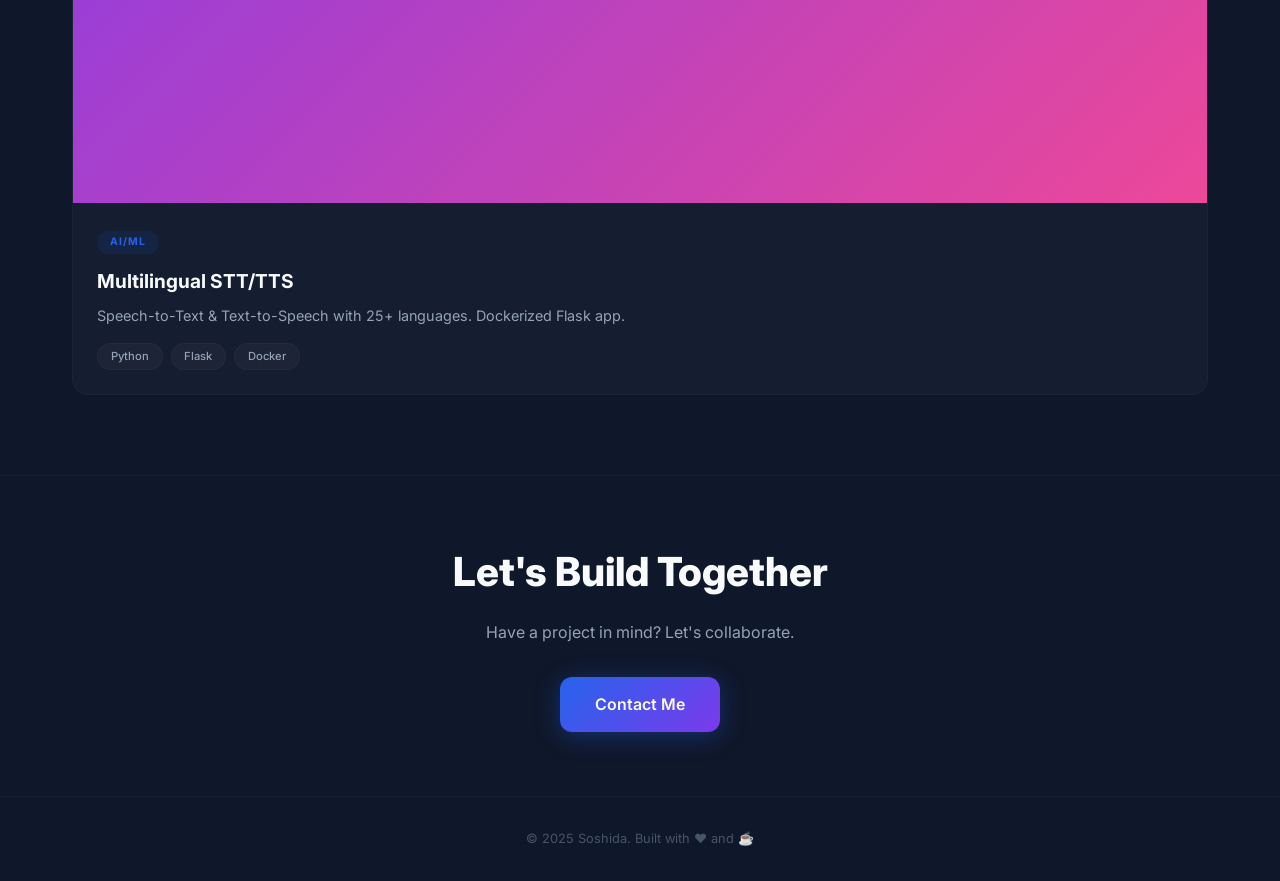
==== commit 5c49fe6a: "Clean portfolio with STT/TTS project link" ====
--- a/index.html
+++ b/index.html
@@ -3,8 +3,7 @@
 <head>
     <meta charset="UTF-8" />
     <meta name="viewport" content="width=device-width, initial-scale=1.0" />
-    <title>Soshida · Product Design Engineer · Portfolio</title>
-    <link rel="stylesheet" href="style.css" />
+    <title>Soshida · Product Design Engineer</title>
     <link rel="preconnect" href="https://fonts.googleapis.com" />
     <link href="https://fonts.googleapis.com/css2?family=Inter:wght@300;400;600;700;800;900&display=swap" rel="stylesheet" />
     <style>
@@ -16,6 +15,9 @@
             line-height: 1.6;
             overflow-x: hidden;
         }
+        .container { max-width: 1200px; margin: 0 auto; padding: 0 2rem; }
+        
+        /* ====== NAVIGATION ====== */
         .navbar {
             position: fixed;
             top: 0;
@@ -101,6 +103,7 @@
             .nav-link { font-size: 1.2rem; }
         }
 
+        /* ====== HERO ====== */
         .hero {
             min-height: 100vh;
             display: flex;
@@ -110,19 +113,7 @@
                         radial-gradient(ellipse at 70% 60%, rgba(124,58,237,0.06) 0%, transparent 50%),
                         #0F172A;
         }
-        .hero-container {
-            max-width: 1200px;
-            margin: 0 auto;
-            display: grid;
-            grid-template-columns: 1fr 1fr;
-            gap: 4rem;
-            align-items: center;
-        }
-        @media (max-width:1024px) {
-            .hero-container { grid-template-columns: 1fr; text-align: center; gap: 3rem; }
-            .hero-buttons { justify-content: center; }
-            .hero-stats { justify-content: center; flex-wrap: wrap; }
-        }
+        .hero-content { max-width: 700px; }
         .hero-badge {
             display: inline-flex;
             align-items: center;
@@ -146,23 +137,14 @@
             0%,100% { opacity: 1; transform: scale(1); }
             50% { opacity: 0.4; transform: scale(0.7); }
         }
-        .hero-title { font-size: 4.5rem; font-weight: 900; line-height: 1.05; margin-bottom: 1.5rem; }
-        .hero-title .gradient-text { display: block; font-size: 5rem; }
-        .hero-subtitle { display: block; font-size: 1.8rem; font-weight: 400; color: #94A3B8; margin-top: 0.3rem; }
-        @media (max-width:768px) {
-            .hero-title { font-size: 3rem; }
-            .hero-title .gradient-text { font-size: 3.5rem; }
-            .hero-subtitle { font-size: 1.4rem; }
-        }
-        .hero-description {
-            font-size: 1.15rem;
-            color: #94A3B8;
-            max-width: 540px;
-            margin-bottom: 2rem;
-            line-height: 1.9;
-        }
-        @media (max-width:1024px) { .hero-description { max-width: 100%; } }
-        .hero-buttons { display: flex; gap: 1rem; flex-wrap: wrap; margin-bottom: 3rem; }
+        .hero h1 { font-size: 4rem; font-weight: 900; line-height: 1.1; margin-bottom: 1rem; }
+        .hero h1 .gradient {
+            background: linear-gradient(135deg, #2563EB, #7C3AED, #EC4899);
+            -webkit-background-clip: text;
+            -webkit-text-fill-color: transparent;
+        }
+        .hero p { font-size: 1.2rem; color: #94A3B8; max-width: 500px; margin-bottom: 2rem; line-height: 1.8; }
+        .hero-buttons { display: flex; gap: 1rem; flex-wrap: wrap; }
         .btn-primary {
             display: inline-flex;
             align-items: center;
@@ -174,12 +156,10 @@
             text-decoration: none;
             font-weight: 600;
             font-size: 1rem;
-            border: none;
-            cursor: pointer;
-            transition: all 0.3s cubic-bezier(0.4,0,0.2,1);
+            transition: all 0.3s;
             box-shadow: 0 4px 25px rgba(37,99,235,0.35);
         }
-        .btn-primary:hover { transform: translateY(-3px) scale(1.02); box-shadow: 0 8px 45px rgba(37,99,235,0.45); }
+        .btn-primary:hover { transform: translateY(-3px); box-shadow: 0 8px 45px rgba(37,99,235,0.45); }
         .btn-secondary {
             display: inline-flex;
             align-items: center;
@@ -192,12 +172,10 @@
             font-weight: 600;
             font-size: 1rem;
             border: 2px solid rgba(255,255,255,0.08);
-            cursor: pointer;
-            transition: all 0.3s ease;
+            transition: all 0.3s;
         }
         .btn-secondary:hover { border-color: #2563EB; background: rgba(37,99,235,0.08); transform: translateY(-3px); }
-        .hero-stats { display: flex; gap: 2.5rem; flex-wrap: wrap; }
-        .stat-item { display: flex; flex-direction: column; align-items: center; }
+        .hero-stats { display: flex; gap: 3rem; margin-top: 3rem; }
         .stat-number {
             font-size: 2.5rem;
             font-weight: 800;
@@ -205,27 +183,21 @@
             -webkit-background-clip: text;
             -webkit-text-fill-color: transparent;
         }
-        .stat-label { font-size: 0.8rem; color: #94A3B8; font-weight: 500; text-transform: uppercase; letter-spacing: 0.05em; margin-top: 0.2rem; }
-
-        .section-container { max-width: 1200px; margin: 0 auto; padding: 5rem 2rem; }
-        .section-header { text-align: center; margin-bottom: 3.5rem; }
-        .section-tag {
-            display: inline-block;
-            font-size: 0.75rem;
-            font-weight: 600;
-            letter-spacing: 0.15em;
-            color: #2563EB;
-            background: rgba(37,99,235,0.1);
-            padding: 0.3rem 1.2rem;
-            border-radius: 100px;
-            margin-bottom: 1rem;
-            text-transform: uppercase;
-        }
-        .section-header h2 { font-size: 3rem; font-weight: 800; margin-bottom: 1rem; }
-        .section-header h2 .gradient-text { display: inline-block; }
-        .section-header p { font-size: 1.1rem; color: #94A3B8; max-width: 600px; margin: 0 auto; }
-
-        .projects { background: linear-gradient(180deg, #0F172A 0%, #1E293B 100%); border-top: 1px solid rgba(255,255,255,0.02); }
+        .stat-label { font-size: 0.8rem; color: #94A3B8; text-transform: uppercase; letter-spacing: 0.05em; }
+
+        /* ====== PROJECTS ====== */
+        .projects { padding: 5rem 0; border-top: 1px solid rgba(255,255,255,0.02); background: #0F172A; }
+        .section-title {
+            text-align: center;
+            font-size: 2.5rem;
+            font-weight: 800;
+            margin-bottom: 3rem;
+        }
+        .section-title .gradient {
+            background: linear-gradient(135deg, #2563EB, #7C3AED);
+            -webkit-background-clip: text;
+            -webkit-text-fill-color: transparent;
+        }
         .project-grid {
             display: grid;
             grid-template-columns: repeat(auto-fit, minmax(300px, 1fr));
@@ -236,7 +208,7 @@
             border-radius: 16px;
             overflow: hidden;
             border: 1px solid rgba(255,255,255,0.03);
-            transition: all 0.4s cubic-bezier(0.4,0,0.2,1);
+            transition: all 0.4s;
             cursor: pointer;
         }
         .project-card:hover {
@@ -245,35 +217,14 @@
             box-shadow: 0 20px 60px rgba(0,0,0,0.4);
         }
         .project-card-image {
-            position: relative;
-            overflow: hidden;
             aspect-ratio: 16/10;
-        }
-        .project-placeholder {
-            width: 100%;
-            height: 100%;
             display: flex;
             align-items: center;
             justify-content: center;
             font-size: 4rem;
-            transition: transform 0.5s ease;
-        }
-        .project-card:hover .project-placeholder { transform: scale(1.08); }
-        .project-card-overlay {
-            position: absolute;
-            top: 0; left: 0; right: 0; bottom: 0;
-            background: rgba(15,23,42,0.85);
-            backdrop-filter: blur(6px);
-            display: flex;
-            align-items: center;
-            justify-content: center;
-            opacity: 0;
-            transition: opacity 0.3s ease;
-            font-weight: 600;
-            color: #F8FAFC;
-            font-size: 1.1rem;
-        }
-        .project-card:hover .project-card-overlay { opacity: 1; }
+            transition: transform 0.5s;
+        }
+        .project-card:hover .project-card-image { transform: scale(1.05); }
         .project-card-content { padding: 1.5rem; }
         .project-tag {
             display: inline-block;
@@ -287,8 +238,8 @@
             border-radius: 100px;
             margin-bottom: 0.75rem;
         }
-        .project-card-content h3 { font-size: 1.2rem; font-weight: 700; margin-bottom: 0.5rem; }
-        .project-card-content p { color: #94A3B8; font-size: 0.9rem; margin-bottom: 1rem; line-height: 1.6; }
+        .project-card h3 { font-size: 1.2rem; font-weight: 700; margin-bottom: 0.5rem; }
+        .project-card p { color: #94A3B8; font-size: 0.9rem; margin-bottom: 1rem; line-height: 1.6; }
         .project-tech { display: flex; gap: 0.5rem; flex-wrap: wrap; }
         .project-tech span {
             font-size: 0.7rem;
@@ -300,28 +251,35 @@
             border: 1px solid rgba(255,255,255,0.03);
         }
 
+        /* ====== CONTACT ====== */
+        .contact {
+            padding: 4rem 0;
+            text-align: center;
+            border-top: 1px solid rgba(255,255,255,0.02);
+            background: #0F172A;
+        }
+        .contact h2 { font-size: 2.5rem; font-weight: 800; margin-bottom: 1rem; }
+        .contact p { color: #94A3B8; margin-bottom: 2rem; }
+
+        /* ====== FOOTER ====== */
         .footer {
+            text-align: center;
+            padding: 2rem 0;
+            border-top: 1px solid rgba(255,255,255,0.02);
             background: #0F172A;
-            border-top: 1px solid rgba(255,255,255,0.02);
-            padding: 3rem 2rem;
-            text-align: center;
-        }
-        .footer .logo-icon { font-size: 2rem; }
-        .footer span { font-weight: 800; font-size: 1.3rem; letter-spacing: 0.1em; background: linear-gradient(135deg, #2563EB, #7C3AED); -webkit-background-clip: text; -webkit-text-fill-color: transparent; }
-        .footer p { color: #64748B; font-size: 0.9rem; margin-top: 0.3rem; }
-        .footer-copy p { color: #475569; font-size: 0.8rem; }
-
-        .gradient-text {
-            background: linear-gradient(135deg, #2563EB 0%, #7C3AED 50%, #EC4899 100%);
-            -webkit-background-clip: text;
-            -webkit-text-fill-color: transparent;
-            background-clip: text;
+        }
+        .footer p { color: #475569; font-size: 0.8rem; }
+
+        @media (max-width:768px) {
+            .hero h1 { font-size: 2.5rem; }
+            .hero-stats { gap: 1.5rem; }
+            .stat-number { font-size: 2rem; }
         }
     </style>
 </head>
 <body>
 
-    <!-- ====== NAVIGATION ====== -->
+    <!-- NAVIGATION -->
     <nav class="navbar" id="navbar">
         <div class="nav-container">
             <a href="#" class="nav-logo">
@@ -339,92 +297,66 @@
         </div>
     </nav>
 
-    <!-- ====== HERO ====== -->
+    <!-- HERO -->
     <section id="home" class="hero">
-        <div class="hero-container">
-            <div class="hero-content">
-                <div class="hero-badge">
-                    <span class="badge-dot"></span>
-                    Product Design Engineer
-                </div>
-                <h1 class="hero-title">
-                    <span class="gradient-text">Soshida</span>
-                    <span class="hero-subtitle">Building the future, one pixel at a time.</span>
-                </h1>
-                <p class="hero-description">
-                    AI/ML Engineer · Geospatial Analyst · Full-Stack Developer
-                </p>
-                <div class="hero-buttons">
-                    <a href="#projects" class="btn-primary">View My Work</a>
-                    <a href="#contact" class="btn-secondary">Let's Connect</a>
-                </div>
-                <div class="hero-stats">
-                    <div class="stat-item">
-                        <span class="stat-number" data-count="5">0</span>
-                        <span class="stat-label">Projects</span>
-                    </div>
-                    <div class="stat-item">
-                        <span class="stat-number" data-count="25">0</span>
-                        <span class="stat-label">Languages</span>
-                    </div>
-                    <div class="stat-item">
-                        <span class="stat-number" data-count="100">0</span>
-                        <span class="stat-label">% Impact</span>
-                    </div>
-                </div>
-            </div>
-            <div class="hero-image">
-                <div style="text-align:center;font-size:6rem;">🚀</div>
+        <div class="hero-content">
+            <div class="hero-badge">
+                <span class="badge-dot"></span>
+                Product Design Engineer
+            </div>
+            <h1>
+                <span class="gradient">Soshida</span><br>
+                Building the future, one pixel at a time.
+            </h1>
+            <p>AI/ML Engineer · Geospatial Analyst · Full-Stack Developer</p>
+            <div class="hero-buttons">
+                <a href="#projects" class="btn-primary">View My Work</a>
+                <a href="#contact" class="btn-secondary">Let's Connect</a>
+            </div>
+            <div class="hero-stats">
+                <div><div class="stat-number">5+</div><div class="stat-label">Projects</div></div>
+                <div><div class="stat-number">25+</div><div class="stat-label">Languages</div></div>
+                <div><div class="stat-number">100%</div><div class="stat-label">Passion</div></div>
             </div>
         </div>
     </section>
 
-    <!-- ====== PROJECTS ====== -->
+    <!-- PROJECTS -->
     <section id="projects" class="projects">
-        <div class="section-container">
-            <div class="section-header">
-                <span class="section-tag">Portfolio</span>
-                <h2>Featured <span class="gradient-text">Projects</span></h2>
-                <p>End-to-end solutions that drive business impact and delight users.</p>
-            </div>
+        <div class="container">
+            <h2 class="section-title">Featured <span class="gradient">Projects</span></h2>
             <div class="project-grid">
-                <!-- Project 1: STT/TTS -->
-                <div class="project-card" onclick="window.location.href='projects/stt-tts.html'">
-                    <div class="project-card-image">
-                        <div class="project-placeholder" style="background: linear-gradient(135deg, #7C3AED, #EC4899);">
-                            <span>🎙️</span>
-                        </div>
-                        <div class="project-card-overlay"><span>View Project →</span></div>
-                    </div>
+                <!-- STT/TTS Project -->
+                <div class="project-card" onclick="window.open('https://github.com/DARSHAN13302/stt-tts-multilingual', '_blank')">
+                    <div class="project-card-image" style="background:linear-gradient(135deg,#7C3AED,#EC4899);">🎙️</div>
                     <div class="project-card-content">
                         <span class="project-tag">AI/ML</span>
                         <h3>Multilingual STT/TTS</h3>
                         <p>Speech-to-Text & Text-to-Speech with 25+ languages. Dockerized Flask app.</p>
-                        <div class="project-tech"><span>Python</span><span>Flask</span><span>Docker</span></div>
+                        <div class="project-tech">
+                            <span>Python</span><span>Flask</span><span>Docker</span>
+                        </div>
                     </div>
                 </div>
+
+                <!-- More projects can be added here -->
             </div>
         </div>
     </section>
 
-    <!-- ====== CONTACT ====== -->
-    <section id="contact" class="contact" style="padding:4rem 2rem;text-align:center;background:#0F172A;border-top:1px solid rgba(255,255,255,0.02);">
-        <h2 style="font-size:2.5rem;font-weight:800;margin-bottom:1rem;">Let's Build <span class="gradient-text">Together</span></h2>
-        <p style="color:#94A3B8;margin-bottom:2rem;">Have a project in mind? Let's collaborate.</p>
-        <a href="mailto:soshida.design@email.com" class="btn-primary" style="display:inline-block;">Contact Me</a>
+    <!-- CONTACT -->
+    <section id="contact" class="contact">
+        <div class="container">
+            <h2>Let's Build <span class="gradient">Together</span></h2>
+            <p>Have a project in mind? Let's collaborate.</p>
+            <a href="mailto:soshida.design@email.com" class="btn-primary" style="display:inline-block;">Contact Me</a>
+        </div>
     </section>
 
-    <!-- ====== FOOTER ====== -->
+    <!-- FOOTER -->
     <footer class="footer">
-        <div class="footer-container" style="max-width:1200px;margin:0 auto;">
-            <div class="footer-brand">
-                <span class="logo-icon">◆</span>
-                <span>SOSHIDA</span>
-                <p>Product Design Engineer · Crafting the future.</p>
-            </div>
-            <div class="footer-copy">
-                <p>© 2025 Soshida. Built with ❤️ and ☕</p>
-            </div>
+        <div class="container">
+            <p>© 2025 Soshida. Built with ❤️ and ☕</p>
         </div>
     </footer>
 
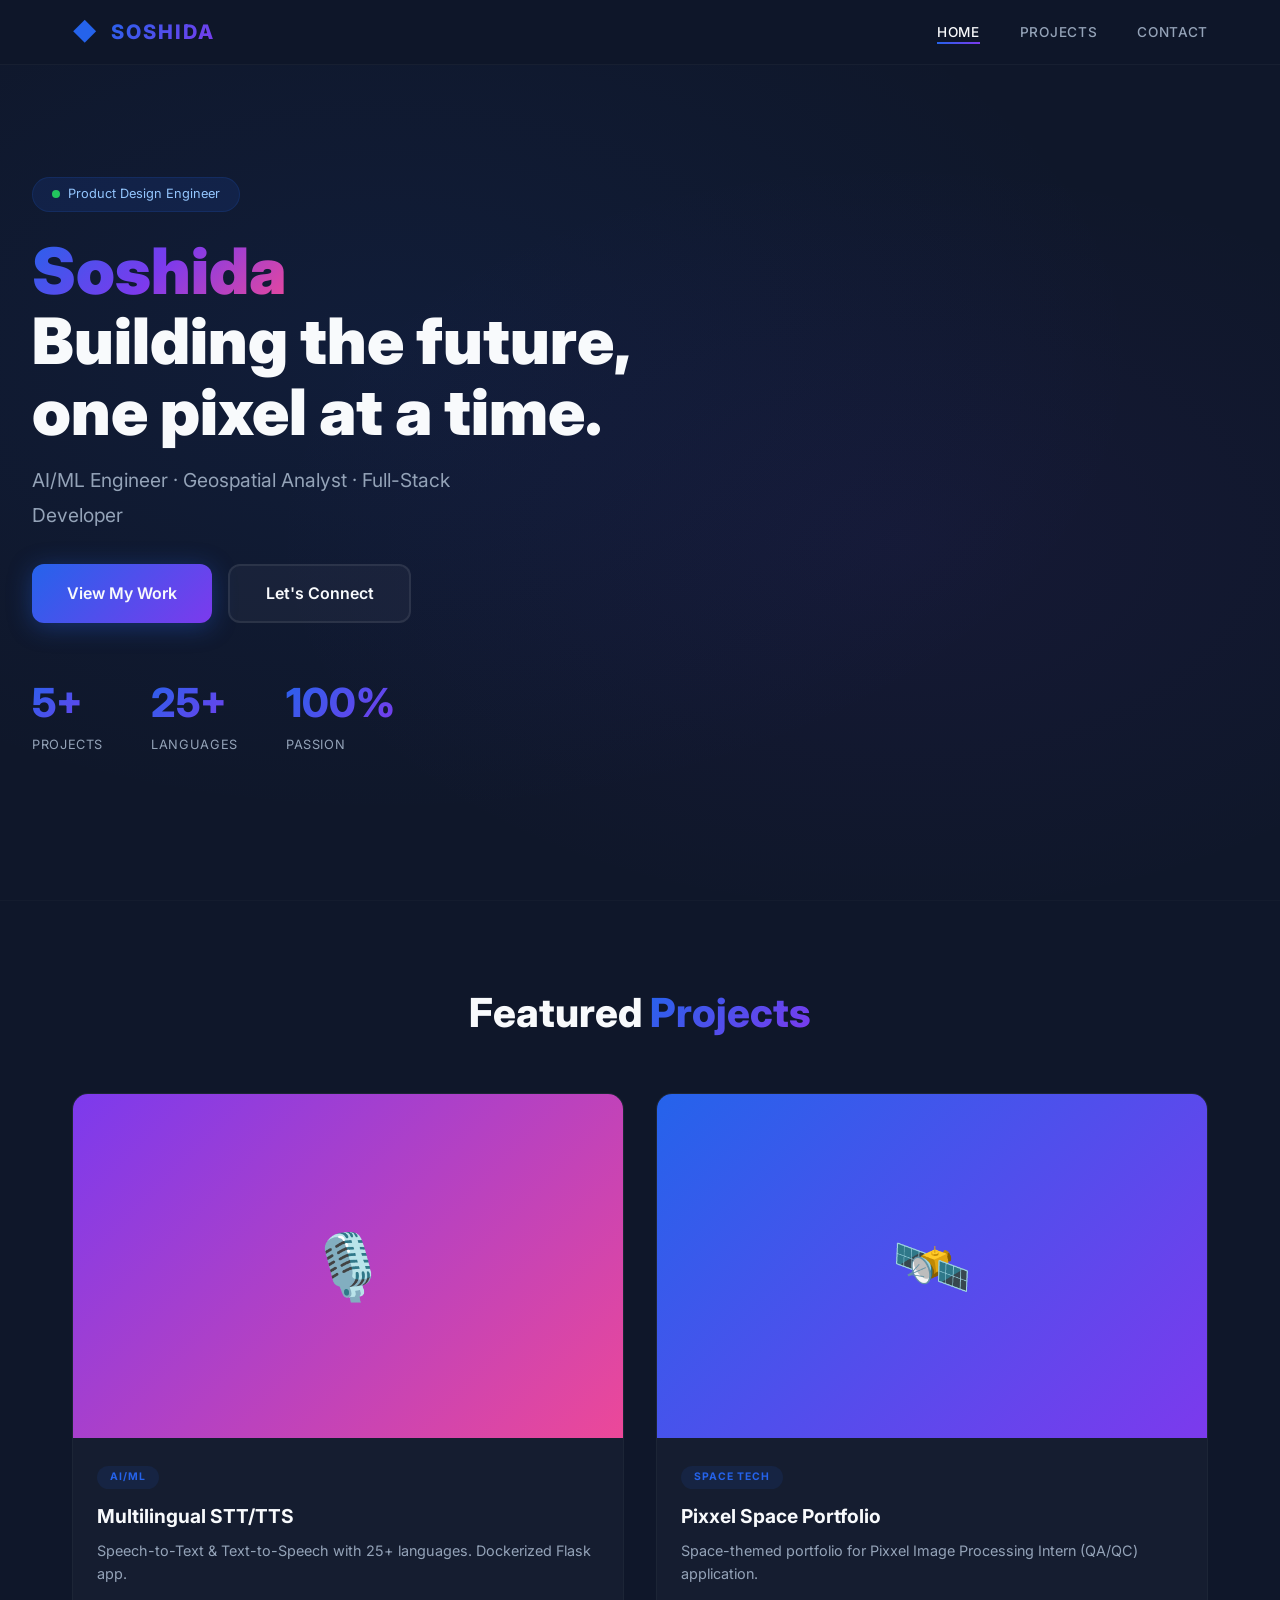
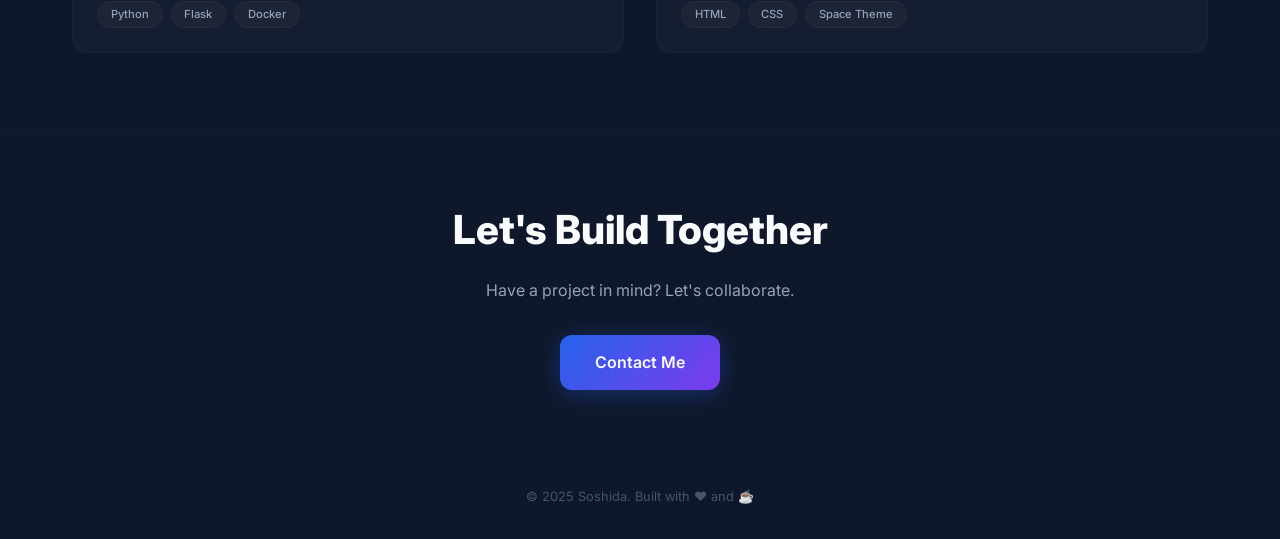
==== commit f9773cf8: "Restore Soshida Portfolio with all projects" ====
--- a/index.html
+++ b/index.html
@@ -17,12 +17,9 @@
         }
         .container { max-width: 1200px; margin: 0 auto; padding: 0 2rem; }
         
-        /* ====== NAVIGATION ====== */
         .navbar {
             position: fixed;
-            top: 0;
-            left: 0;
-            right: 0;
+            top: 0; left: 0; right: 0;
             z-index: 1000;
             padding: 0.8rem 0;
             background: rgba(15, 23, 42, 0.95);
@@ -103,7 +100,6 @@
             .nav-link { font-size: 1.2rem; }
         }
 
-        /* ====== HERO ====== */
         .hero {
             min-height: 100vh;
             display: flex;
@@ -185,7 +181,6 @@
         }
         .stat-label { font-size: 0.8rem; color: #94A3B8; text-transform: uppercase; letter-spacing: 0.05em; }
 
-        /* ====== PROJECTS ====== */
         .projects { padding: 5rem 0; border-top: 1px solid rgba(255,255,255,0.02); background: #0F172A; }
         .section-title {
             text-align: center;
@@ -251,7 +246,6 @@
             border: 1px solid rgba(255,255,255,0.03);
         }
 
-        /* ====== CONTACT ====== */
         .contact {
             padding: 4rem 0;
             text-align: center;
@@ -261,7 +255,6 @@
         .contact h2 { font-size: 2.5rem; font-weight: 800; margin-bottom: 1rem; }
         .contact p { color: #94A3B8; margin-bottom: 2rem; }
 
-        /* ====== FOOTER ====== */
         .footer {
             text-align: center;
             padding: 2rem 0;
@@ -279,7 +272,6 @@
 </head>
 <body>
 
-    <!-- NAVIGATION -->
     <nav class="navbar" id="navbar">
         <div class="nav-container">
             <a href="#" class="nav-logo">
@@ -297,7 +289,6 @@
         </div>
     </nav>
 
-    <!-- HERO -->
     <section id="home" class="hero">
         <div class="hero-content">
             <div class="hero-badge">
@@ -321,7 +312,6 @@
         </div>
     </section>
 
-    <!-- PROJECTS -->
     <section id="projects" class="projects">
         <div class="container">
             <h2 class="section-title">Featured <span class="gradient">Projects</span></h2>
@@ -339,12 +329,24 @@
                     </div>
                 </div>
 
+                <!-- Pixxel Project -->
+                <div class="project-card" onclick="window.open('https://github.com/DARSHAN13302/pixxel-space-portfolio', '_blank')">
+                    <div class="project-card-image" style="background:linear-gradient(135deg,#2563EB,#7C3AED);">🛰️</div>
+                    <div class="project-card-content">
+                        <span class="project-tag">Space Tech</span>
+                        <h3>Pixxel Space Portfolio</h3>
+                        <p>Space-themed portfolio for Pixxel Image Processing Intern (QA/QC) application.</p>
+                        <div class="project-tech">
+                            <span>HTML</span><span>CSS</span><span>Space Theme</span>
+                        </div>
+                    </div>
+                </div>
+
                 <!-- More projects can be added here -->
             </div>
         </div>
     </section>
 
-    <!-- CONTACT -->
     <section id="contact" class="contact">
         <div class="container">
             <h2>Let's Build <span class="gradient">Together</span></h2>
@@ -353,7 +355,6 @@
         </div>
     </section>
 
-    <!-- FOOTER -->
     <footer class="footer">
         <div class="container">
             <p>© 2025 Soshida. Built with ❤️ and ☕</p>
@@ -361,7 +362,6 @@
     </footer>
 
     <script>
-        // Nav toggle
         const navToggle = document.getElementById('navToggle');
         const navMenu = document.getElementById('navMenu');
         navToggle.addEventListener('click', () => {
@@ -369,14 +369,12 @@
             navMenu.classList.toggle('active');
         });
 
-        // Navbar scroll
         window.addEventListener('scroll', () => {
             const navbar = document.getElementById('navbar');
             if (window.scrollY > 50) navbar.classList.add('scrolled');
             else navbar.classList.remove('scrolled');
         });
 
-        // Close menu on link click
         document.querySelectorAll('.nav-link').forEach(link => {
             link.addEventListener('click', () => {
                 navToggle.classList.remove('active');
